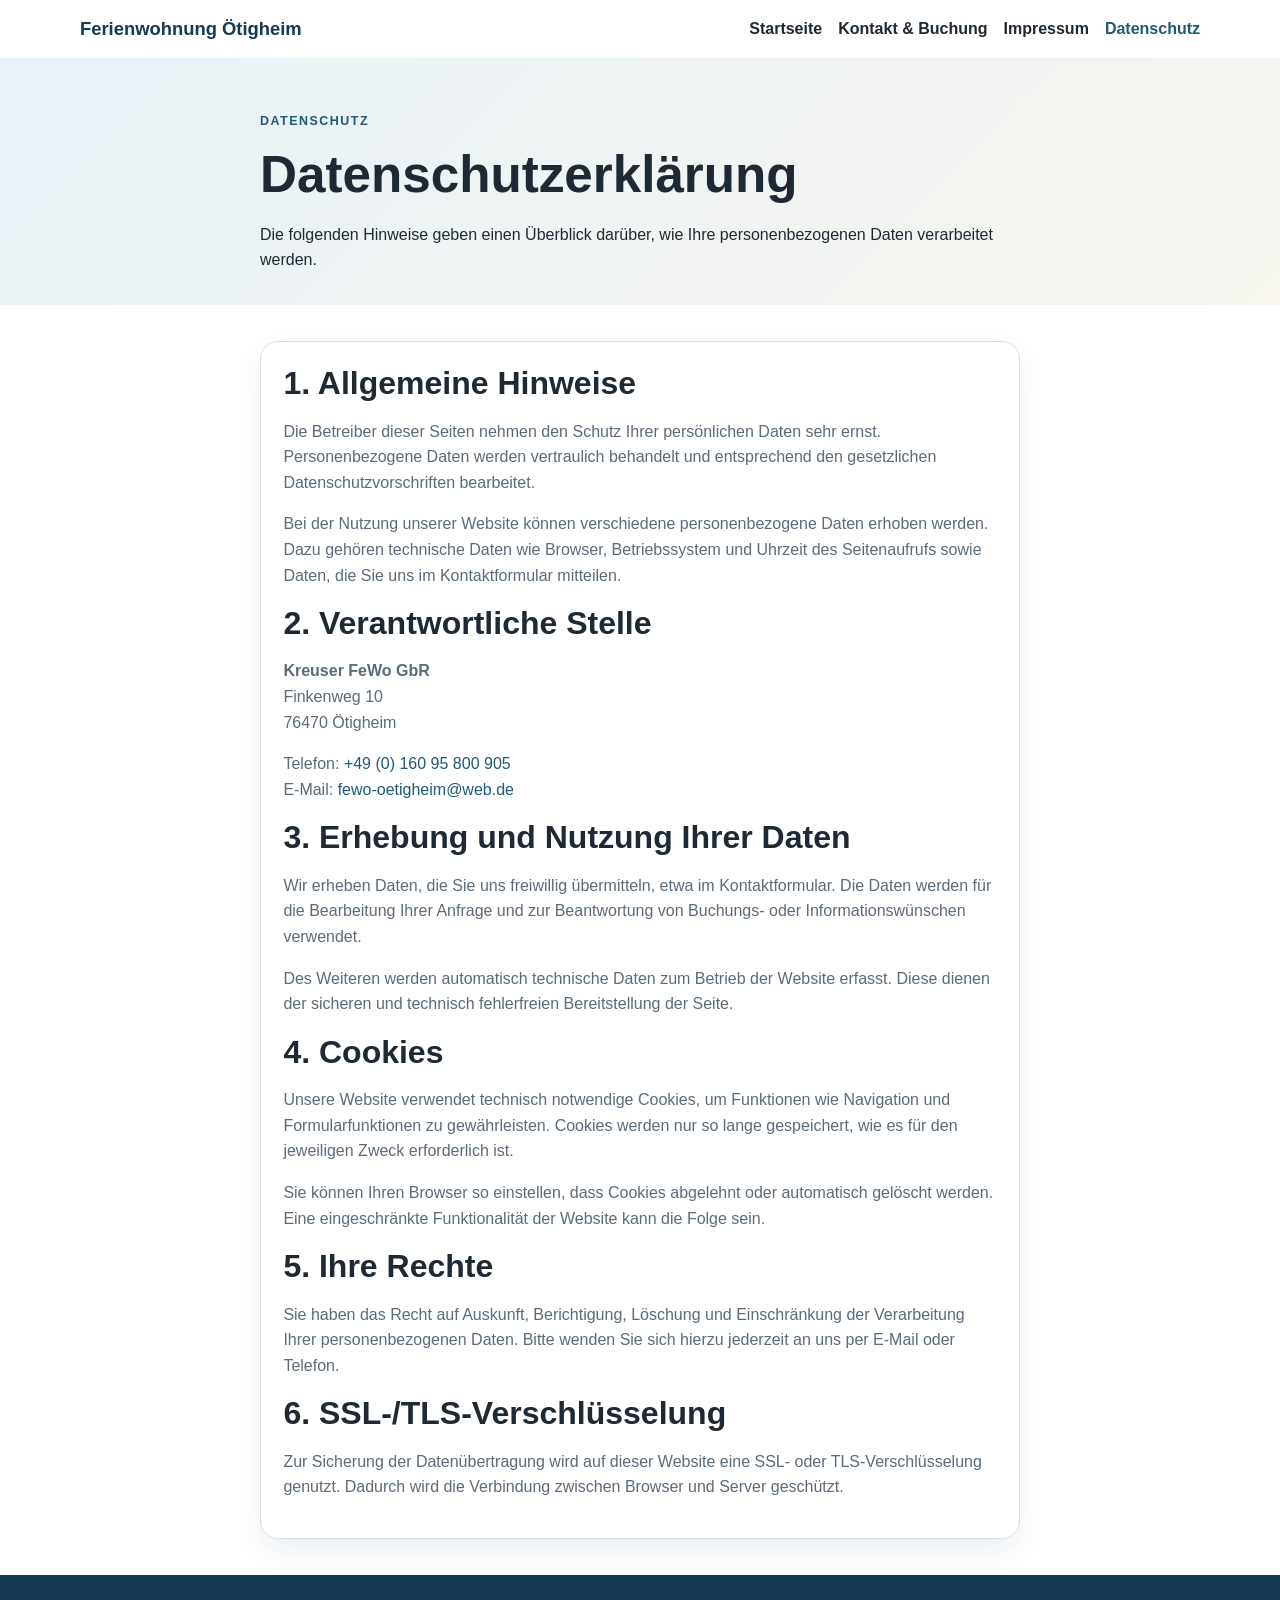
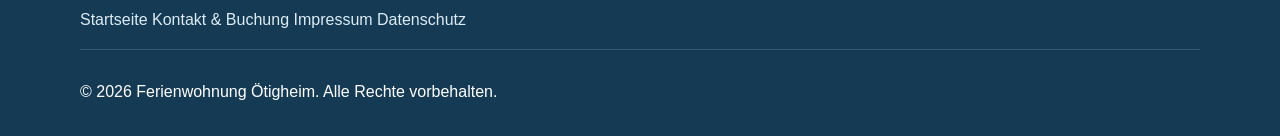
==== datenschutz.html @ 1d215d4e "Kontakformular funktioniert getestet" ====
<!doctype html>
<html lang="de">
<head>
  <meta charset="UTF-8" />
  <meta name="viewport" content="width=device-width, initial-scale=1.0" />
  <title>Datenschutzerklärung | Ferienwohnung Ötigheim</title>
  <meta name="description" content="Datenschutzerklärung der Ferienwohnung Ötigheim mit Infos zu Datenschutz, Cookies und Kontaktformular." />
  <meta name="robots" content="index, follow" />
  <link rel="canonical" href="https://kreusem.github.io/fewo/datenschutz.html" />
  <link rel="stylesheet" href="assets/css/style.css" />
</head>
<body>
  <header class="site-header">
    <div class="container nav-wrap">
      <a class="brand" href="index.html">Ferienwohnung Ötigheim</a>
      <button class="nav-toggle" type="button" aria-label="Menü öffnen" aria-expanded="false">☰</button>
      <nav class="site-nav">
        <a href="index.html">Startseite</a>
        <a href="kontakt-buchung.html">Kontakt & Buchung</a>
        <a href="impressum.html">Impressum</a>
        <a href="datenschutz.html" class="active">Datenschutz</a>
      </nav>
    </div>
  </header>

  <main>
    <section class="hero-small">
      <div class="container narrow">
        <p class="eyebrow">Datenschutz</p>
        <h1>Datenschutzerklärung</h1>
        <p>Die folgenden Hinweise geben einen Überblick darüber, wie Ihre personenbezogenen Daten verarbeitet werden.</p>
      </div>
    </section>

    <section class="section section-light">
      <div class="container narrow content-card">
        <h2>1. Allgemeine Hinweise</h2>
        <p>Die Betreiber dieser Seiten nehmen den Schutz Ihrer persönlichen Daten sehr ernst. Personenbezogene Daten werden vertraulich behandelt und entsprechend den gesetzlichen Datenschutzvorschriften bearbeitet.</p>
        <p>Bei der Nutzung unserer Website können verschiedene personenbezogene Daten erhoben werden. Dazu gehören technische Daten wie Browser, Betriebssystem und Uhrzeit des Seitenaufrufs sowie Daten, die Sie uns im Kontaktformular mitteilen.</p>

        <h2>2. Verantwortliche Stelle</h2>
        <p><strong>Kreuser FeWo GbR</strong><br />Finkenweg 10<br />76470 Ötigheim</p>
        <p>Telefon: <a href="tel:+4916095800905">+49 (0) 160 95 800 905</a><br />E-Mail: <a href="mailto:fewo-oetigheim@web.de">fewo-oetigheim@web.de</a></p>

        <h2>3. Erhebung und Nutzung Ihrer Daten</h2>
        <p>Wir erheben Daten, die Sie uns freiwillig übermitteln, etwa im Kontaktformular. Die Daten werden für die Bearbeitung Ihrer Anfrage und zur Beantwortung von Buchungs- oder Informationswünschen verwendet.</p>
        <p>Des Weiteren werden automatisch technische Daten zum Betrieb der Website erfasst. Diese dienen der sicheren und technisch fehlerfreien Bereitstellung der Seite.</p>

        <h2>4. Cookies</h2>
        <p>Unsere Website verwendet technisch notwendige Cookies, um Funktionen wie Navigation und Formularfunktionen zu gewährleisten. Cookies werden nur so lange gespeichert, wie es für den jeweiligen Zweck erforderlich ist.</p>
        <p>Sie können Ihren Browser so einstellen, dass Cookies abgelehnt oder automatisch gelöscht werden. Eine eingeschränkte Funktionalität der Website kann die Folge sein.</p>

        <h2>5. Ihre Rechte</h2>
        <p>Sie haben das Recht auf Auskunft, Berichtigung, Löschung und Einschränkung der Verarbeitung Ihrer personenbezogenen Daten. Bitte wenden Sie sich hierzu jederzeit an uns per E-Mail oder Telefon.</p>

        <h2>6. SSL-/TLS-Verschlüsselung</h2>
        <p>Zur Sicherung der Datenübertragung wird auf dieser Website eine SSL- oder TLS-Verschlüsselung genutzt. Dadurch wird die Verbindung zwischen Browser und Server geschützt.</p>
      </div>
    </section>
  </main>

  <footer class="site-footer">
    <div class="container footer-grid">
      <div>
        <a href="index.html">Startseite</a>
        <a href="kontakt-buchung.html">Kontakt & Buchung</a>
        <a href="impressum.html">Impressum</a>
        <a href="datenschutz.html">Datenschutz</a>
      </div>
    </div>
    <div class="container footer-bottom">
      <p>© <span id="year"></span> Ferienwohnung Ötigheim. Alle Rechte vorbehalten.</p>
    </div>
  </footer>

  <script src="assets/js/main.js" defer></script>
</body>
</html>
---- assets/css/style.css ----
:root {
  --bg: #f7f6f2;
  --surface: #ffffff;
  --primary: #1f5a7a;
  --primary-dark: #143a54;
  --accent: #d8a95f;
  --text: #1f2933;
  --muted: #5b6b7a;
  --border: #d8dee5;
  --shadow: 0 12px 30px rgba(18, 52, 78, 0.08);
  --radius: 18px;
}

* { box-sizing: border-box; }
html { scroll-behavior: smooth; }
body {
  margin: 0;
  font-family: Arial, Helvetica, sans-serif;
  color: var(--text);
  background: var(--bg);
  line-height: 1.6;
}
a { color: var(--primary); text-decoration: none; }
a:hover { text-decoration: underline; }
img { max-width: 100%; display: block; }
.container {
  width: min(1120px, calc(100% - 2rem));
  margin: 0 auto;
}
.site-header {
  position: sticky;
  top: 0;
  z-index: 20;
  background: rgba(255,255,255,0.96);
  backdrop-filter: blur(12px);
  border-bottom: 1px solid rgba(31, 90, 122, 0.1);
}
.nav-wrap {
  display: flex;
  align-items: center;
  justify-content: space-between;
  padding: 0.9rem 0;
  gap: 1rem;
}
.brand {
  font-size: 1.15rem;
  font-weight: 700;
  color: var(--primary-dark);
}
.site-nav {
  display: flex;
  gap: 1rem;
  flex-wrap: wrap;
}
.site-nav a {
  color: var(--text);
  font-weight: 600;
}
.site-nav a.active,
.site-nav a:hover { color: var(--primary); }
.nav-toggle {
  display: none;
  border: none;
  background: var(--primary);
  color: white;
  border-radius: 10px;
  padding: 0.45rem 0.8rem;
}
.hero {
  padding: 3.5rem 0 2.3rem;
  background: linear-gradient(135deg, #e9f3f8, #f8f4eb);
}
.hero-small {
  padding: 2.5rem 0 1rem;
  background: linear-gradient(135deg, #e8f2f7, #f8f6ef);
}
.eyebrow {
  text-transform: uppercase;
  letter-spacing: 0.12em;
  font-size: 0.78rem;
  color: var(--primary);
  font-weight: 700;
}
h1, h2, h3 { line-height: 1.2; margin: 0 0 0.8rem; }
h1 { font-size: clamp(2rem, 4vw, 3.5rem); }
h2 { font-size: clamp(1.5rem, 3vw, 2rem); }
.hero .lead,
.hero-small .lead,
.content-card p,
.card p,
.mini-card p { color: var(--muted); }
.grid-2,
.grid-3 { display: grid; gap: 1.25rem; }
.grid-2 { grid-template-columns: repeat(2, minmax(0, 1fr)); }
.grid-3 { grid-template-columns: repeat(3, minmax(0, 1fr)); }
.section { padding: 2.25rem 0; }
.section-light { background: #fff; }
.card,
.mini-card,
.content-card {
  background: var(--surface);
  border: 1px solid var(--border);
  border-radius: var(--radius);
  box-shadow: var(--shadow);
  padding: 1.4rem;
}
.hero-visual {
  display: grid;
  gap: 1rem;
}
.hero-visual img {
  border-radius: var(--radius);
  box-shadow: var(--shadow);
}
.section-heading {
  margin-bottom: 1rem;
}
.gallery-block {
  margin-top: 1rem;
}
.gallery-grid {
  display: grid;
  grid-template-columns: repeat(3, minmax(0, 1fr));
  gap: 1rem;
}
.gallery-card {
  margin: 0;
  background: #fff;
  border: 1px solid var(--border);
  border-radius: var(--radius);
  overflow: hidden;
  box-shadow: var(--shadow);
}
.gallery-card img {
  width: 100%;
  height: 220px;
  object-fit: cover;
  cursor: zoom-in;
  transition: transform 0.25s ease;
}
.gallery-card img:hover {
  transform: scale(1.02);
}
.gallery-card figcaption {
  padding: 0.8rem 1rem 1rem;
  color: var(--muted);
  font-weight: 700;
}
.lightbox-overlay {
  position: fixed;
  inset: 0;
  display: none;
  align-items: center;
  justify-content: center;
  background: rgba(0, 0, 0, 0.75);
  padding: 1.5rem;
  z-index: 1000;
}
.lightbox-overlay.open {
  display: flex;
}
.lightbox-content {
  position: relative;
  max-width: min(1120px, 100%);
  width: 100%;
  max-height: 90vh;
  overflow: hidden;
  border-radius: 20px;
  background: #111;
  box-shadow: 0 32px 80px rgba(0, 0, 0, 0.35);
}
.lightbox-content img {
  width: 100%;
  height: auto;
  display: block;
  max-height: calc(90vh - 80px);
  object-fit: contain;
  background: #111;
}
.lightbox-caption {
  margin: 0;
  padding: 1rem 1.25rem 1.5rem;
  color: #f3f4f6;
  font-size: 0.95rem;
  background: rgba(0, 0, 0, 0.3);
}
.lightbox-close {
  position: absolute;
  top: 1rem;
  right: 1rem;
  width: 2.5rem;
  height: 2.5rem;
  border: none;
  border-radius: 999px;
  background: rgba(255, 255, 255, 0.15);
  color: #fff;
  font-size: 1.5rem;
  line-height: 1;
  cursor: pointer;
}
.lightbox-close:hover {
  background: rgba(255, 255, 255, 0.3);
}
.lightbox-nav {
  position: absolute;
  top: 50%;
  transform: translateY(-50%);
  width: 3rem;
  height: 3rem;
  border: none;
  border-radius: 999px;
  background: rgba(255, 255, 255, 0.16);
  color: #fff;
  font-size: 1.3rem;
  cursor: pointer;
  display: grid;
  place-items: center;
}
.lightbox-nav:hover {
  background: rgba(255, 255, 255, 0.3);
}
.lightbox-prev {
  left: 1rem;
}
.lightbox-next {
  right: 1rem;
}
@media (max-width: 640px) {
  .lightbox-prev,
  .lightbox-next {
    width: 2.5rem;
    height: 2.5rem;
    font-size: 1.1rem;
  }
}
.btn {
  display: inline-flex;
  align-items: center;
  justify-content: center;
  border-radius: 999px;
  padding: 0.8rem 1.15rem;
  font-weight: 700;
  border: 1px solid transparent;
  cursor: pointer;
}
.btn-primary {
  background: var(--primary);
  color: white;
}
.btn-primary:hover { background: var(--primary-dark); text-decoration: none; }
.check-list {
  padding-left: 1.1rem;
  margin: 1rem 0 0;
}
.check-list li { margin-bottom: 0.4rem; }
.feature-list { list-style: none; padding: 0; margin: 1rem 0 0; }
.feature-list li { margin-bottom: 0.6rem; }
.feature-list li::before {
  content: "✓";
  color: var(--primary);
  font-weight: bold;
  margin-right: 0.5rem;
}
.contact-card { background: #f8fbfd; }
.contact-form { display: grid; gap: 0.75rem; }
.contact-form button { margin: 0; }
.form-field { display: grid; gap: 0.4rem; }
.form-field label { font-weight: 700; }
.form-field input,
.form-field textarea {
  width: 100%;
  padding: 0.9rem 1rem;
  border-radius: 12px;
  border: 1px solid var(--border);
  font: inherit;
}
.form-field input:focus,
.form-field textarea:focus { outline: 2px solid rgba(31, 90, 122, 0.25); border-color: var(--primary); }
.form-note { color: var(--muted); font-size: 0.92rem; margin: 0; }
.form-status { min-height: 1.5rem; font-weight: 700; }
.form-status.success { color: #166534; }
.form-status.error { color: #b91c1c; }
.site-footer {
  background: var(--primary-dark);
  color: #fff;
  padding: 2rem 0 1rem;
}
.footer-grid {
  display: grid;
  grid-template-columns: 1.8fr 1fr;
  gap: 1rem;
}
.site-footer a { color: #dcecf4; }
.footer-bottom {
  margin-top: 1rem;
  padding-top: 0.8rem;
  border-top: 1px solid rgba(255,255,255,0.15);
}
.narrow { max-width: 760px; }
@media (max-width: 820px) {
  .grid-2,
  .grid-3,
  .footer-grid,
  .gallery-grid { grid-template-columns: 1fr; }
  .site-nav {
    position: absolute;
    top: 100%;
    right: 1rem;
    left: 1rem;
    flex-direction: column;
    background: white;
    border: 1px solid var(--border);
    border-radius: 14px;
    padding: 1rem;
    box-shadow: var(--shadow);
    display: none;
  }
  .site-nav.open { display: flex; }
  .nav-toggle { display: inline-flex; }
}
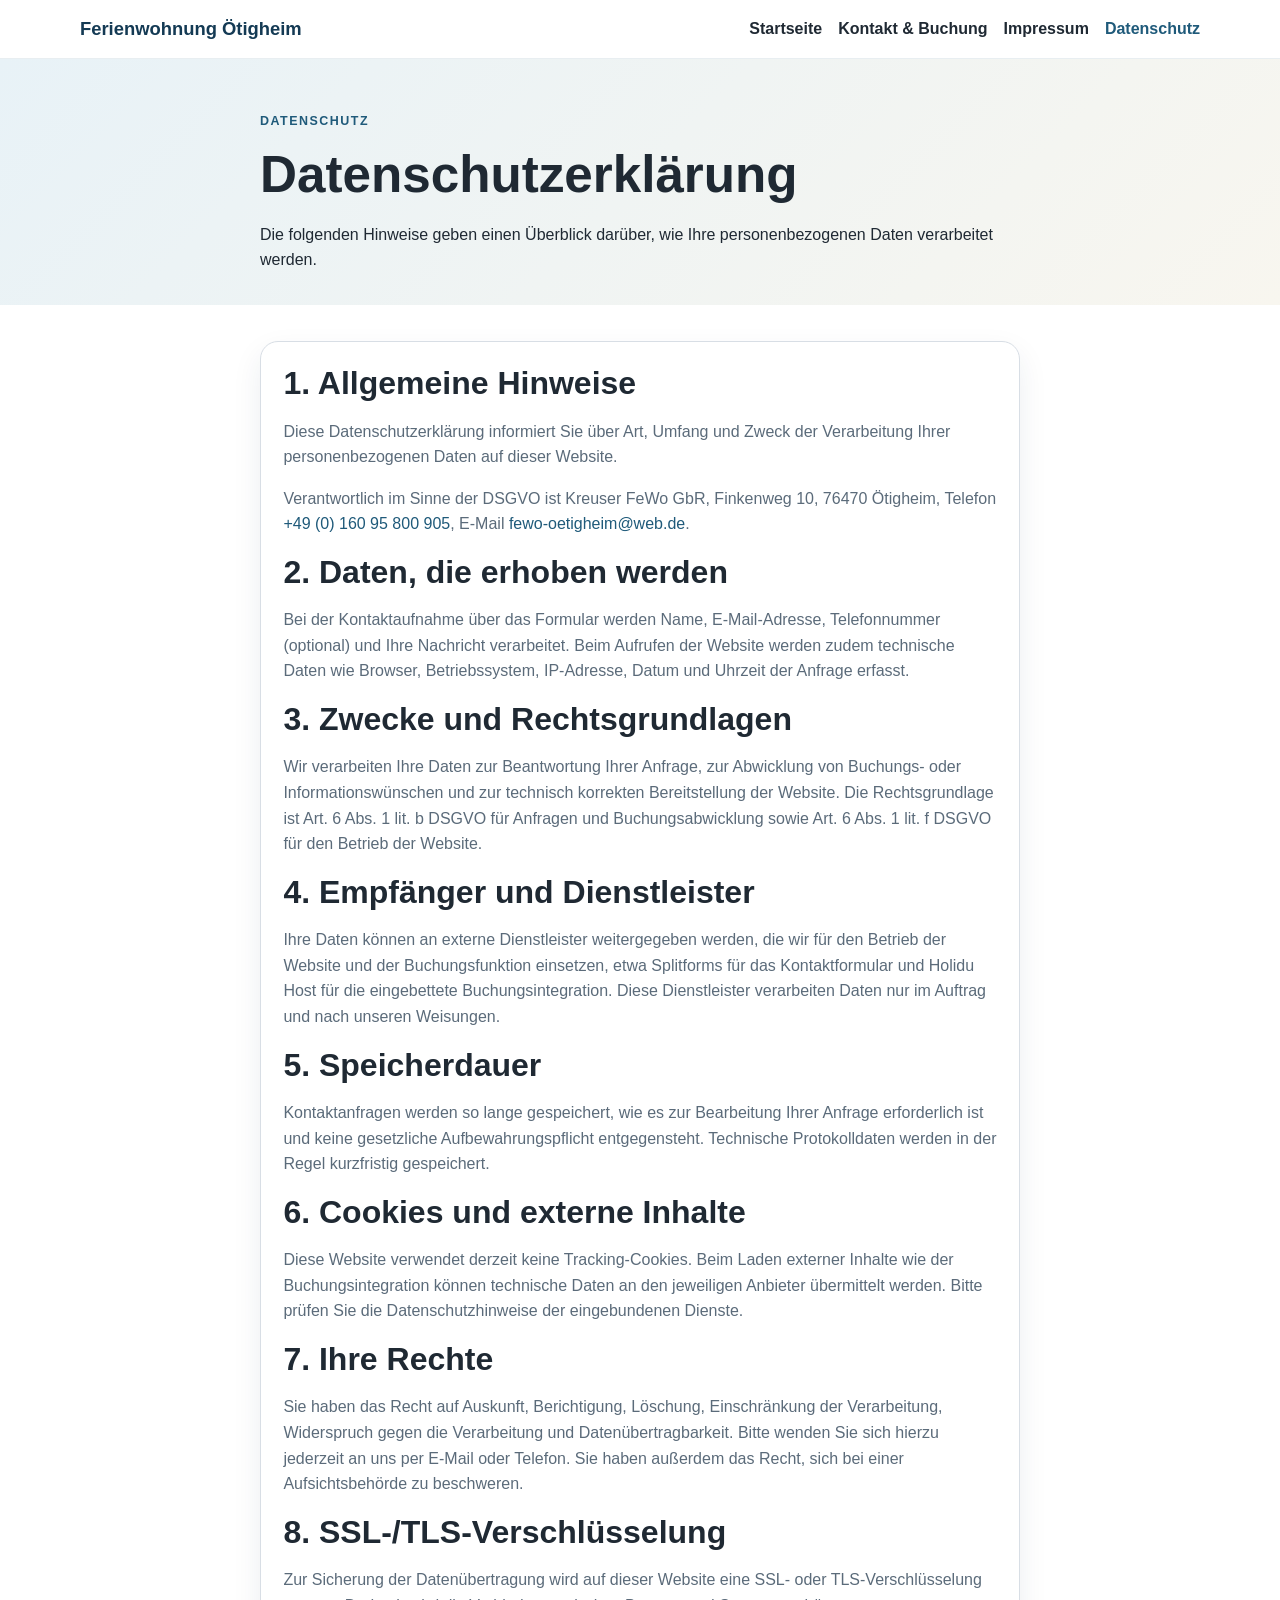
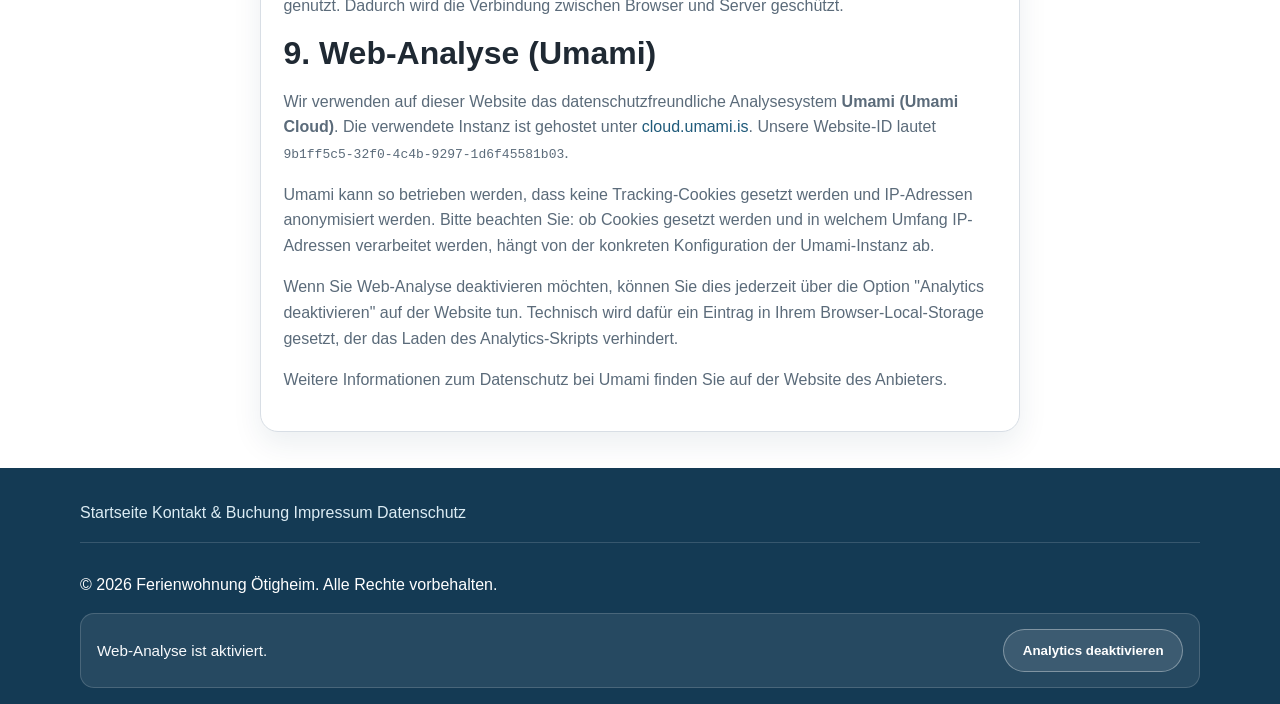
==== commit 1b7fa852: "inklusive Analytics" ====
--- a/datenschutz.html
+++ b/datenschutz.html
@@ -35,26 +35,35 @@
     <section class="section section-light">
       <div class="container narrow content-card">
         <h2>1. Allgemeine Hinweise</h2>
-        <p>Die Betreiber dieser Seiten nehmen den Schutz Ihrer persönlichen Daten sehr ernst. Personenbezogene Daten werden vertraulich behandelt und entsprechend den gesetzlichen Datenschutzvorschriften bearbeitet.</p>
-        <p>Bei der Nutzung unserer Website können verschiedene personenbezogene Daten erhoben werden. Dazu gehören technische Daten wie Browser, Betriebssystem und Uhrzeit des Seitenaufrufs sowie Daten, die Sie uns im Kontaktformular mitteilen.</p>
+        <p>Diese Datenschutzerklärung informiert Sie über Art, Umfang und Zweck der Verarbeitung Ihrer personenbezogenen Daten auf dieser Website.</p>
+        <p>Verantwortlich im Sinne der DSGVO ist Kreuser FeWo GbR, Finkenweg 10, 76470 Ötigheim, Telefon <a href="tel:+4916095800905">+49 (0) 160 95 800 905</a>, E-Mail <a href="mailto:fewo-oetigheim@web.de">fewo-oetigheim@web.de</a>.</p>
 
-        <h2>2. Verantwortliche Stelle</h2>
-        <p><strong>Kreuser FeWo GbR</strong><br />Finkenweg 10<br />76470 Ötigheim</p>
-        <p>Telefon: <a href="tel:+4916095800905">+49 (0) 160 95 800 905</a><br />E-Mail: <a href="mailto:fewo-oetigheim@web.de">fewo-oetigheim@web.de</a></p>
+        <h2>2. Daten, die erhoben werden</h2>
+        <p>Bei der Kontaktaufnahme über das Formular werden Name, E-Mail-Adresse, Telefonnummer (optional) und Ihre Nachricht verarbeitet. Beim Aufrufen der Website werden zudem technische Daten wie Browser, Betriebssystem, IP-Adresse, Datum und Uhrzeit der Anfrage erfasst.</p>
 
-        <h2>3. Erhebung und Nutzung Ihrer Daten</h2>
-        <p>Wir erheben Daten, die Sie uns freiwillig übermitteln, etwa im Kontaktformular. Die Daten werden für die Bearbeitung Ihrer Anfrage und zur Beantwortung von Buchungs- oder Informationswünschen verwendet.</p>
-        <p>Des Weiteren werden automatisch technische Daten zum Betrieb der Website erfasst. Diese dienen der sicheren und technisch fehlerfreien Bereitstellung der Seite.</p>
+        <h2>3. Zwecke und Rechtsgrundlagen</h2>
+        <p>Wir verarbeiten Ihre Daten zur Beantwortung Ihrer Anfrage, zur Abwicklung von Buchungs- oder Informationswünschen und zur technisch korrekten Bereitstellung der Website. Die Rechtsgrundlage ist Art. 6 Abs. 1 lit. b DSGVO für Anfragen und Buchungsabwicklung sowie Art. 6 Abs. 1 lit. f DSGVO für den Betrieb der Website.</p>
 
-        <h2>4. Cookies</h2>
-        <p>Unsere Website verwendet technisch notwendige Cookies, um Funktionen wie Navigation und Formularfunktionen zu gewährleisten. Cookies werden nur so lange gespeichert, wie es für den jeweiligen Zweck erforderlich ist.</p>
-        <p>Sie können Ihren Browser so einstellen, dass Cookies abgelehnt oder automatisch gelöscht werden. Eine eingeschränkte Funktionalität der Website kann die Folge sein.</p>
+        <h2>4. Empfänger und Dienstleister</h2>
+        <p>Ihre Daten können an externe Dienstleister weitergegeben werden, die wir für den Betrieb der Website und der Buchungsfunktion einsetzen, etwa Splitforms für das Kontaktformular und Holidu Host für die eingebettete Buchungsintegration. Diese Dienstleister verarbeiten Daten nur im Auftrag und nach unseren Weisungen.</p>
 
-        <h2>5. Ihre Rechte</h2>
-        <p>Sie haben das Recht auf Auskunft, Berichtigung, Löschung und Einschränkung der Verarbeitung Ihrer personenbezogenen Daten. Bitte wenden Sie sich hierzu jederzeit an uns per E-Mail oder Telefon.</p>
+        <h2>5. Speicherdauer</h2>
+        <p>Kontaktanfragen werden so lange gespeichert, wie es zur Bearbeitung Ihrer Anfrage erforderlich ist und keine gesetzliche Aufbewahrungspflicht entgegensteht. Technische Protokolldaten werden in der Regel kurzfristig gespeichert.</p>
 
-        <h2>6. SSL-/TLS-Verschlüsselung</h2>
+        <h2>6. Cookies und externe Inhalte</h2>
+        <p>Diese Website verwendet derzeit keine Tracking-Cookies. Beim Laden externer Inhalte wie der Buchungsintegration können technische Daten an den jeweiligen Anbieter übermittelt werden. Bitte prüfen Sie die Datenschutzhinweise der eingebundenen Dienste.</p>
+
+        <h2>7. Ihre Rechte</h2>
+        <p>Sie haben das Recht auf Auskunft, Berichtigung, Löschung, Einschränkung der Verarbeitung, Widerspruch gegen die Verarbeitung und Datenübertragbarkeit. Bitte wenden Sie sich hierzu jederzeit an uns per E-Mail oder Telefon. Sie haben außerdem das Recht, sich bei einer Aufsichtsbehörde zu beschweren.</p>
+
+        <h2>8. SSL-/TLS-Verschlüsselung</h2>
         <p>Zur Sicherung der Datenübertragung wird auf dieser Website eine SSL- oder TLS-Verschlüsselung genutzt. Dadurch wird die Verbindung zwischen Browser und Server geschützt.</p>
+
+        <h2>9. Web-Analyse (Umami)</h2>
+        <p>Wir verwenden auf dieser Website das datenschutzfreundliche Analysesystem <strong>Umami (Umami Cloud)</strong>. Die verwendete Instanz ist gehostet unter <a href="https://cloud.umami.is" target="_blank" rel="noopener noreferrer">cloud.umami.is</a>. Unsere Website-ID lautet <code>9b1ff5c5-32f0-4c4b-9297-1d6f45581b03</code>.</p>
+        <p>Umami kann so betrieben werden, dass keine Tracking-Cookies gesetzt werden und IP-Adressen anonymisiert werden. Bitte beachten Sie: ob Cookies gesetzt werden und in welchem Umfang IP-Adressen verarbeitet werden, hängt von der konkreten Konfiguration der Umami-Instanz ab.</p>
+        <p>Wenn Sie Web-Analyse deaktivieren möchten, können Sie dies jederzeit über die Option "Analytics deaktivieren" auf der Website tun. Technisch wird dafür ein Eintrag in Ihrem Browser-Local-Storage gesetzt, der das Laden des Analytics-Skripts verhindert.</p>
+        <p>Weitere Informationen zum Datenschutz bei Umami finden Sie auf der Website des Anbieters.</p>
       </div>
     </section>
   </main>
@@ -70,8 +79,28 @@
     </div>
     <div class="container footer-bottom">
       <p>© <span id="year"></span> Ferienwohnung Ötigheim. Alle Rechte vorbehalten.</p>
+      <div class="analytics-banner" aria-live="polite">
+        <span id="analyticsStatus">Web-Analyse ist aktiviert.</span>
+        <button id="analyticsToggle" class="btn btn-secondary" type="button">Analytics deaktivieren</button>
+      </div>
     </div>
   </footer>
+
+  <script>
+  (function(){
+    var UMAMI_URL = 'https://analytics.example.com'; // <-- set your Umami Cloud URL (no trailing slash)
+    var WEBSITE_ID = 'YOUR_WEBSITE_ID'; // <-- set your Umami website id
+    if (!localStorage.getItem('disable-analytics')) {
+      var s = document.createElement('script');
+      s.async = true; s.defer = true;
+      s.setAttribute('data-website-id', WEBSITE_ID);
+      s.src = UMAMI_URL + '/umami.js';
+      document.head.appendChild(s);
+    }
+    window.disableAnalytics = function(){ localStorage.setItem('disable-analytics','true'); location.reload(); };
+    window.enableAnalytics = function(){ localStorage.removeItem('disable-analytics'); location.reload(); };
+  })();
+  </script>
 
   <script src="assets/js/main.js" defer></script>
 </body>
--- a/assets/css/style.css
+++ b/assets/css/style.css
@@ -248,6 +248,31 @@
   color: white;
 }
 .btn-primary:hover { background: var(--primary-dark); text-decoration: none; }
+.btn-secondary {
+  background: rgba(255, 255, 255, 0.1);
+  color: #fff;
+  border: 1px solid rgba(255,255,255,0.35);
+}
+.btn-secondary:hover {
+  background: rgba(255, 255, 255, 0.18);
+}
+.analytics-banner {
+  margin-top: 1rem;
+  padding: 0.95rem 1rem;
+  background: rgba(255, 255, 255, 0.08);
+  border: 1px solid rgba(255,255,255,0.16);
+  border-radius: 14px;
+  display: flex;
+  flex-wrap: wrap;
+  align-items: center;
+  gap: 0.75rem;
+  font-size: 0.95rem;
+  color: #f8fafc;
+}
+.analytics-banner span { flex: 1 1 220px; min-width: 0; }
+@media (max-width: 680px) {
+  .analytics-banner { flex-direction: column; align-items: stretch; }
+}
 .check-list {
   padding-left: 1.1rem;
   margin: 1rem 0 0;
@@ -266,6 +291,12 @@
 .contact-form button { margin: 0; }
 .form-field { display: grid; gap: 0.4rem; }
 .form-field label { font-weight: 700; }
+.consent-field { display: flex; align-items: center; }
+.consent-label { display: flex; align-items: center; gap: 12px; font-weight: 400; width: 100%; }
+/* Ensure checkbox sizing overrides the generic .form-field input width */
+.consent-label input[type="checkbox"] { margin: 0; width: 18px; height: 18px; flex: 0 0 auto; }
+/* Allow the label text to wrap so it remains visible on narrow viewports */
+.consent-label span { display: block; flex: 1 1 auto; white-space: normal; overflow: visible; text-overflow: clip; }
 .form-field input,
 .form-field textarea {
   width: 100%;
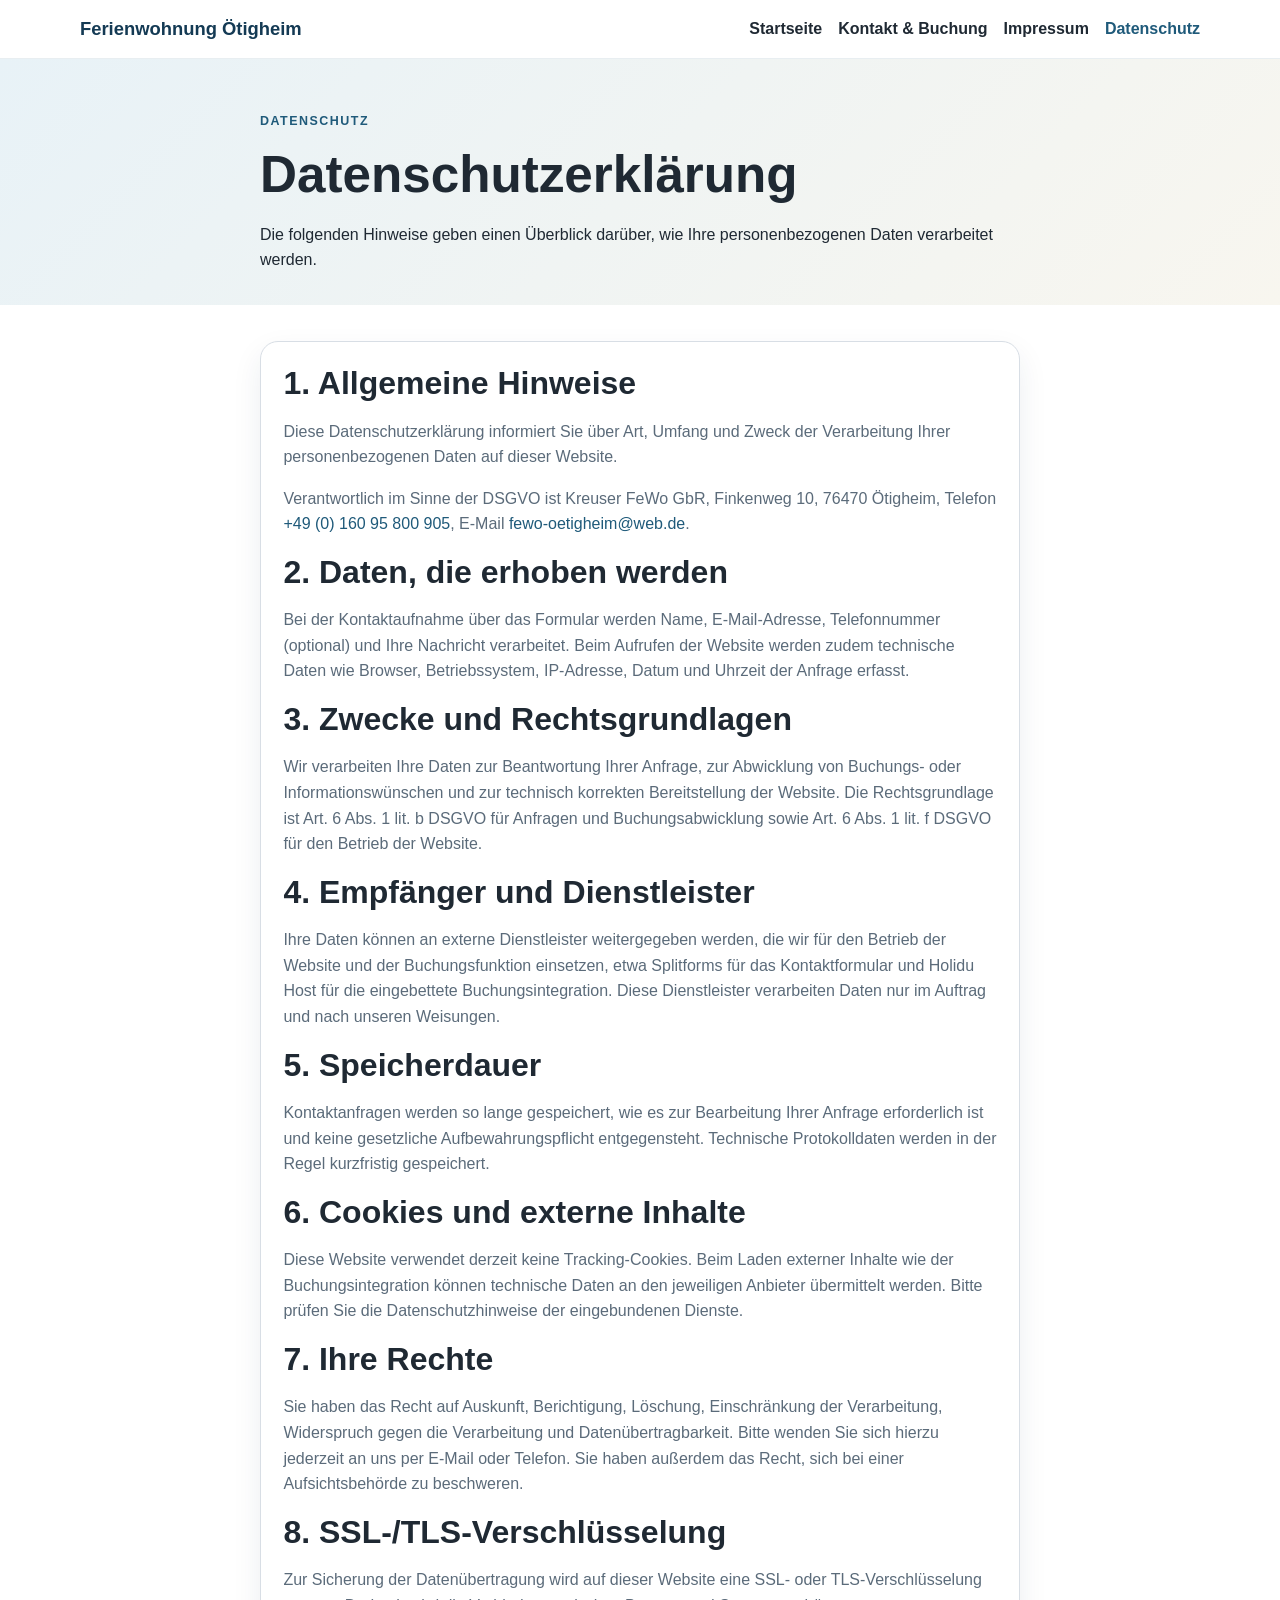
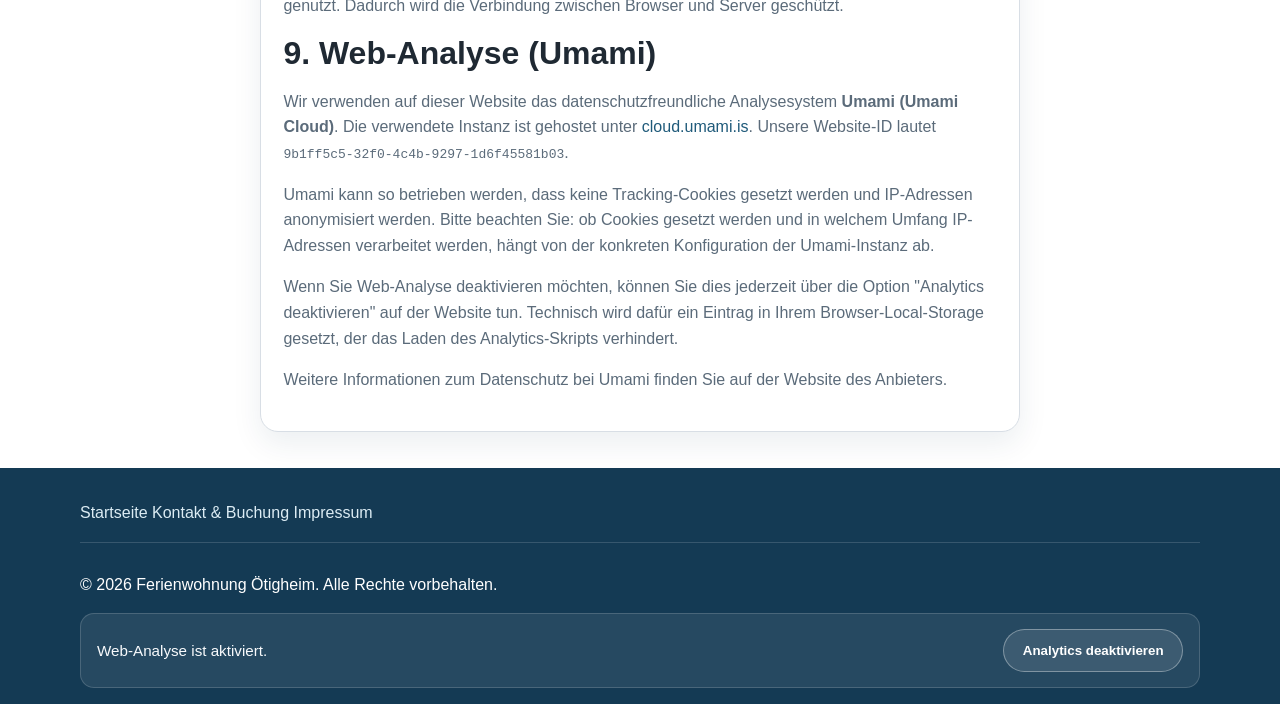
==== commit afc9f7c8: "Remove current page link from footer navigation" ====
--- a/datenschutz.html
+++ b/datenschutz.html
@@ -74,7 +74,6 @@
         <a href="index.html">Startseite</a>
         <a href="kontakt-buchung.html">Kontakt & Buchung</a>
         <a href="impressum.html">Impressum</a>
-        <a href="datenschutz.html">Datenschutz</a>
       </div>
     </div>
     <div class="container footer-bottom">
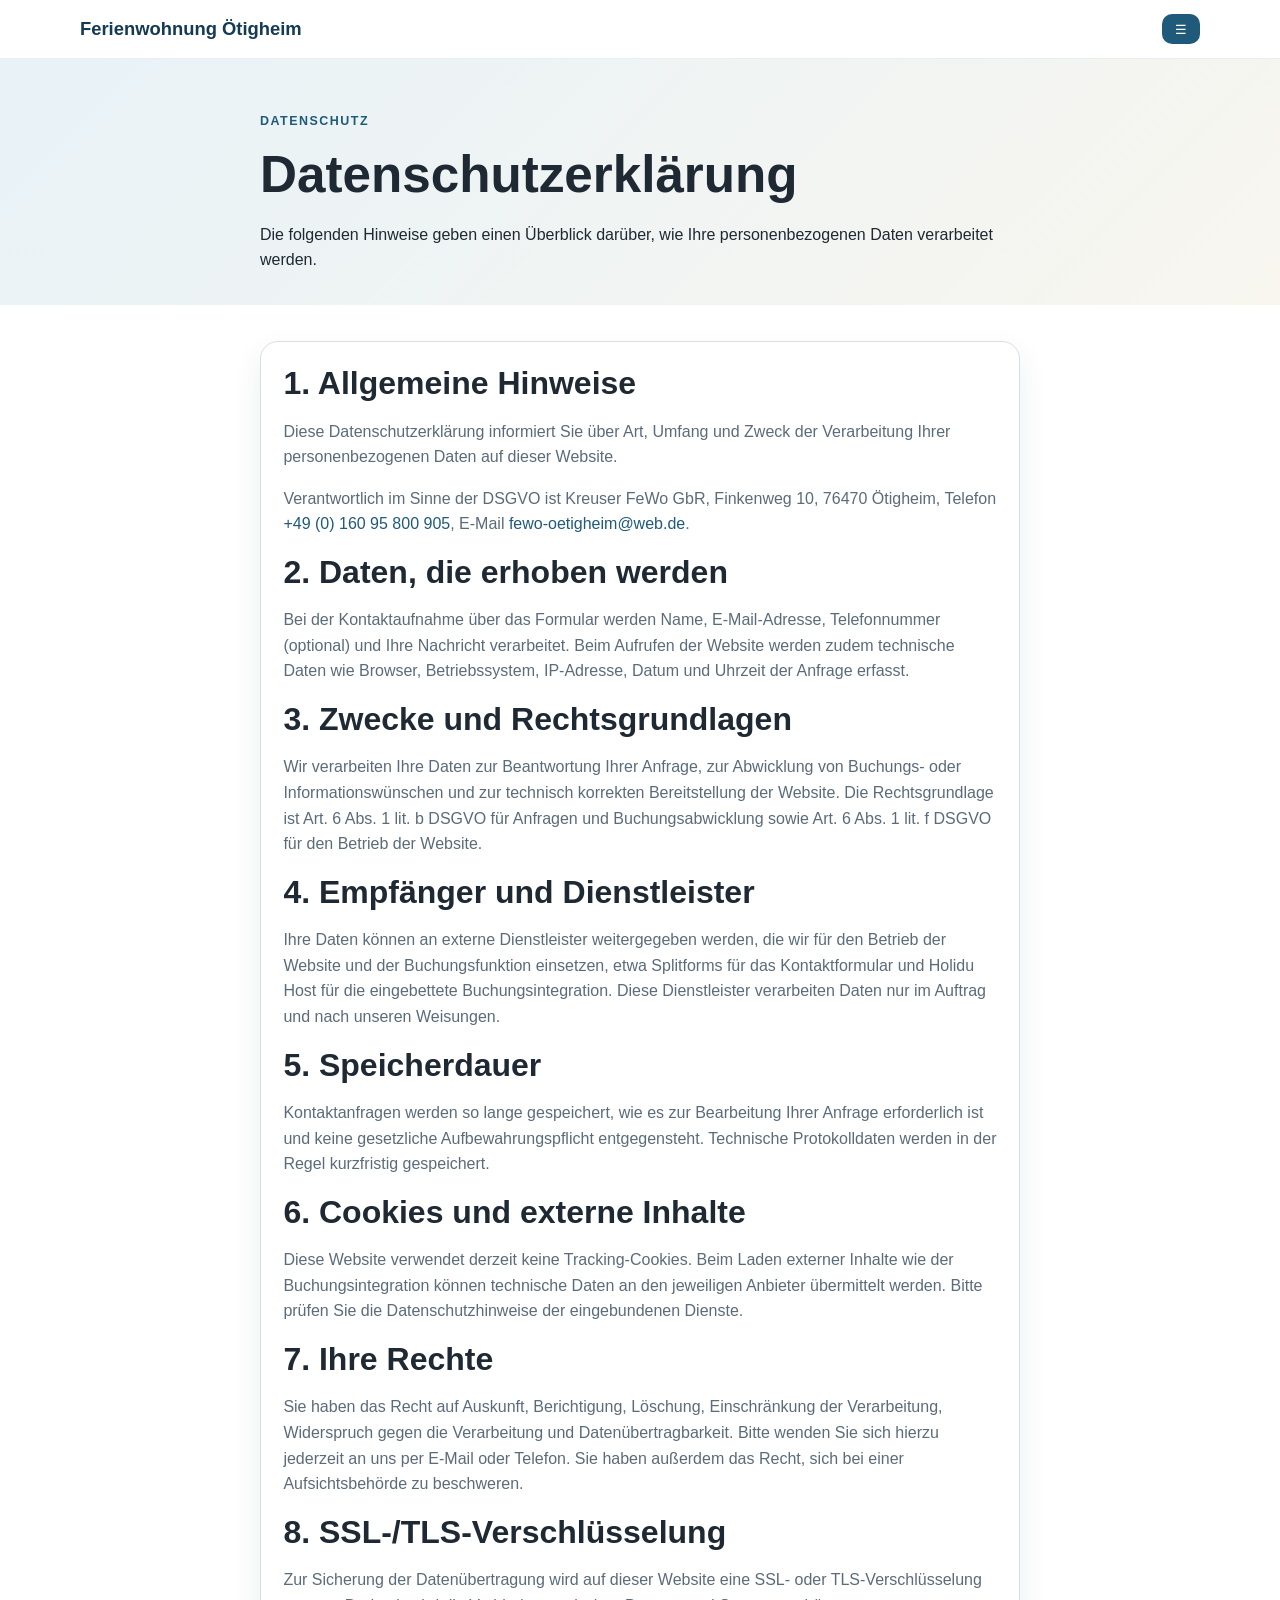
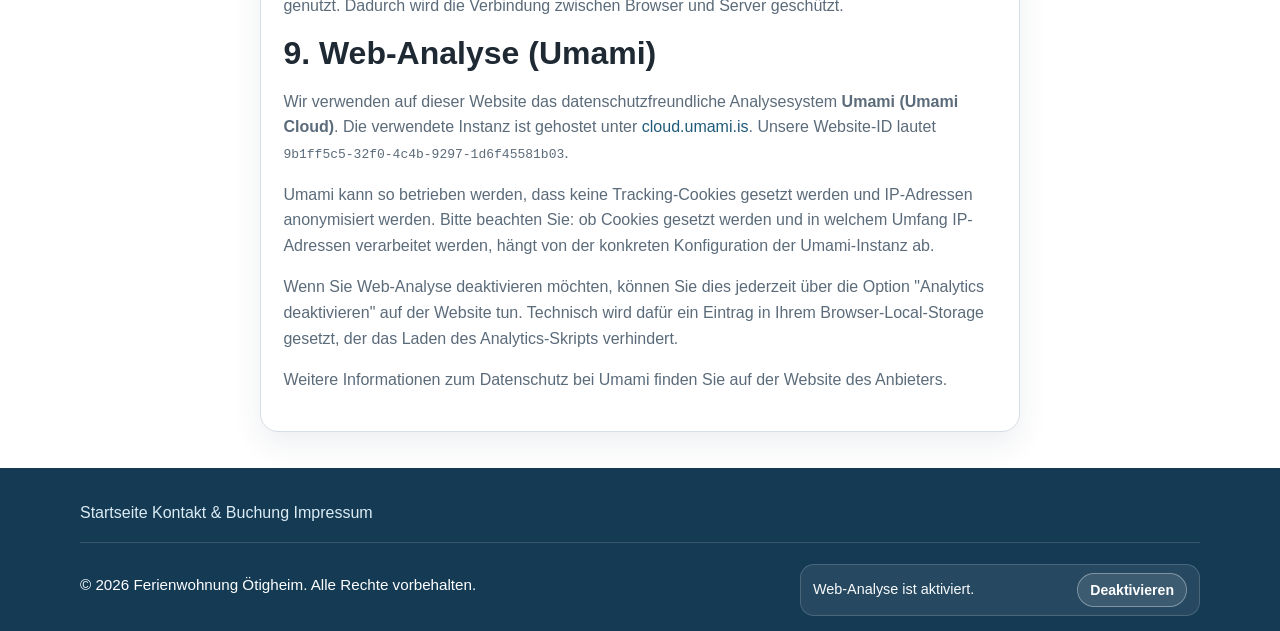
==== commit 2a3c6dc6: "Analytics Button angepasst" ====
--- a/datenschutz.html
+++ b/datenschutz.html
@@ -7,6 +7,7 @@
   <meta name="description" content="Datenschutzerklärung der Ferienwohnung Ötigheim mit Infos zu Datenschutz, Cookies und Kontaktformular." />
   <meta name="robots" content="index, follow" />
   <link rel="canonical" href="https://kreusem.github.io/fewo/datenschutz.html" />
+  <link rel="icon" href="favicon.svg" type="image/svg+xml" />
   <link rel="stylesheet" href="assets/css/style.css" />
 </head>
 <body>
@@ -80,7 +81,7 @@
       <p>© <span id="year"></span> Ferienwohnung Ötigheim. Alle Rechte vorbehalten.</p>
       <div class="analytics-banner" aria-live="polite">
         <span id="analyticsStatus">Web-Analyse ist aktiviert.</span>
-        <button id="analyticsToggle" class="btn btn-secondary" type="button">Analytics deaktivieren</button>
+        <button id="analyticsToggle" class="btn btn-secondary" type="button">Deaktivieren</button>
       </div>
     </div>
   </footer>
--- a/assets/css/style.css
+++ b/assets/css/style.css
@@ -257,21 +257,42 @@
   background: rgba(255, 255, 255, 0.18);
 }
 .analytics-banner {
-  margin-top: 1rem;
-  padding: 0.95rem 1rem;
+  margin-top: 0.5rem;
+  padding: 0.5rem 0.75rem;
   background: rgba(255, 255, 255, 0.08);
   border: 1px solid rgba(255,255,255,0.16);
   border-radius: 14px;
   display: flex;
-  flex-wrap: wrap;
-  align-items: center;
-  gap: 0.75rem;
-  font-size: 0.95rem;
+  flex-wrap: nowrap;
+  align-items: center;
+  gap: 0.4rem;
+  font-size: 0.9rem;
   color: #f8fafc;
-}
-.analytics-banner span { flex: 1 1 220px; min-width: 0; }
+  flex: 1 1 auto;
+  min-width: 220px;
+  max-width: 400px;
+}
+.analytics-banner span { flex: 1 1 220px; min-width: 0; line-height: 1.2; }
+.analytics-banner button {
+  padding: 0.5rem 0.75rem;
+  font-size: 0.88rem;
+  white-space: nowrap;
+}
 @media (max-width: 680px) {
-  .analytics-banner { flex-direction: column; align-items: stretch; }
+  .analytics-banner {
+    flex-direction: row;
+    align-items: center;
+    justify-content: space-between;
+    flex-wrap: wrap;
+    width: 100%;
+  }
+  .analytics-banner span {
+    flex: 1 1 0;
+    min-width: 0;
+  }
+  .analytics-banner button {
+    flex: 0 0 auto;
+  }
 }
 .check-list {
   padding-left: 1.1rem;
@@ -323,9 +344,18 @@
 }
 .site-footer a { color: #dcecf4; }
 .footer-bottom {
+  display: flex;
+  align-items: center;
+  justify-content: space-between;
+  gap: 0.75rem;
   margin-top: 1rem;
   padding-top: 0.8rem;
   border-top: 1px solid rgba(255,255,255,0.15);
+}
+.footer-bottom p {
+  margin: 0;
+  white-space: nowrap;
+  font-size: 0.95rem;
 }
 .narrow { max-width: 760px; }
 @media (max-width: 820px) {
@@ -333,6 +363,19 @@
   .grid-3,
   .footer-grid,
   .gallery-grid { grid-template-columns: 1fr; }
+  .footer-bottom {
+    flex-direction: column;
+    align-items: stretch;
+  }
+  .footer-bottom p {
+    width: 100%;
+    white-space: normal;
+  }
+  .analytics-banner {
+    max-width: none;
+    width: 100%;
+  }
+}
   .site-nav {
     position: absolute;
     top: 100%;
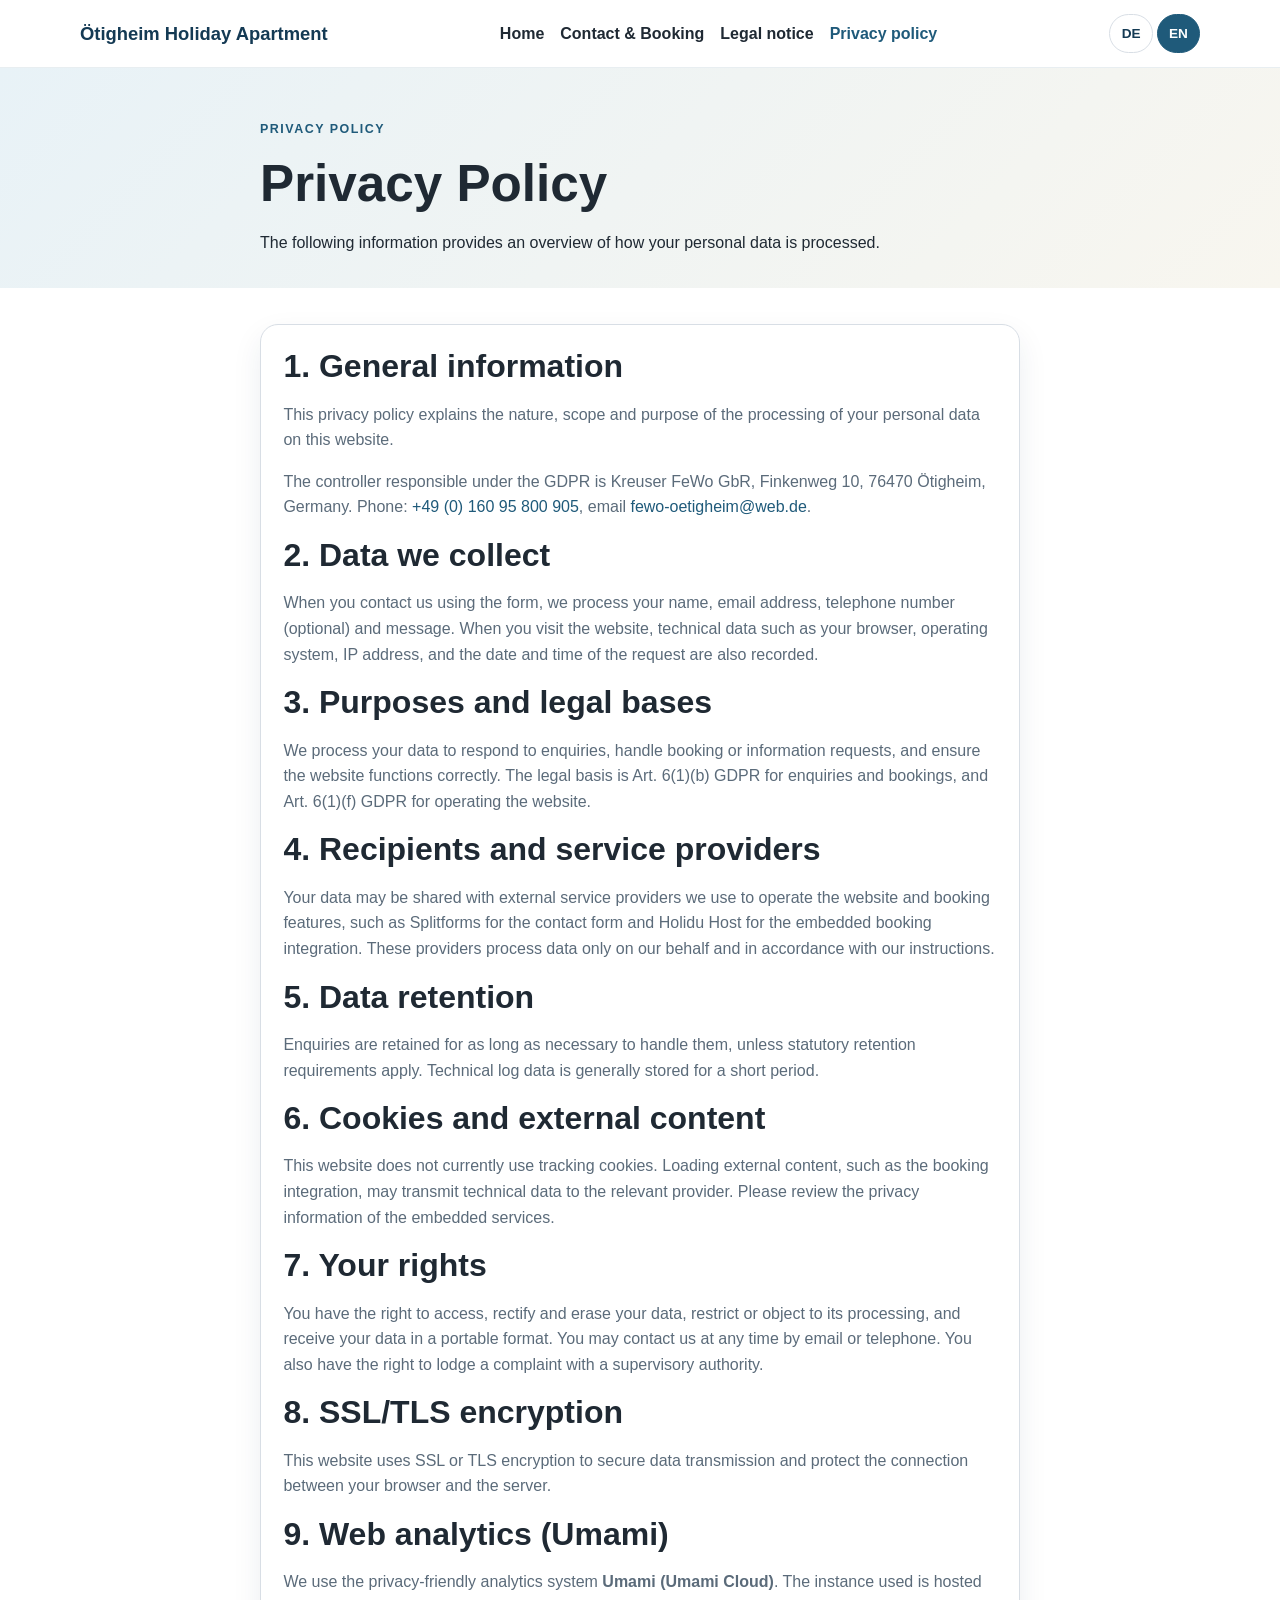
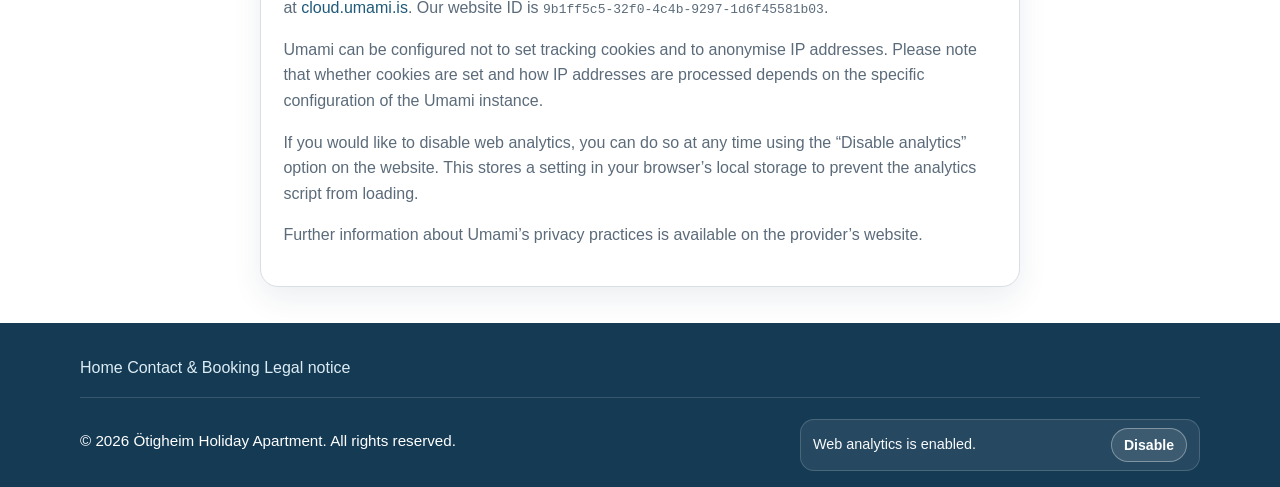
==== commit bbfa4b9a: "Add English language toggle and translations" ====
--- a/datenschutz.html
+++ b/datenschutz.html
@@ -21,6 +21,10 @@
         <a href="impressum.html">Impressum</a>
         <a href="datenschutz.html" class="active">Datenschutz</a>
       </nav>
+      <div class="language-switch" role="group" aria-label="Sprachauswahl">
+        <button class="language-toggle" type="button" lang="de" aria-label="Deutsch" aria-pressed="true" data-language="de">DE</button>
+        <button class="language-toggle" type="button" lang="en" aria-label="English" aria-pressed="false" data-language="en">EN</button>
+      </div>
     </div>
   </header>
 
@@ -102,6 +106,7 @@
   })();
   </script>
 
+  <script src="assets/js/translations.js" defer></script>
   <script src="assets/js/main.js" defer></script>
 </body>
 </html>
--- a/assets/css/style.css
+++ b/assets/css/style.css
@@ -65,6 +65,27 @@
   color: white;
   border-radius: 10px;
   padding: 0.45rem 0.8rem;
+}
+.language-switch {
+  display: inline-flex;
+  gap: 0.25rem;
+}
+.language-toggle {
+  border: 1px solid var(--border);
+  border-radius: 999px;
+  background: var(--surface);
+  color: var(--primary-dark);
+  padding: 0.45rem 0.7rem;
+  font: inherit;
+  font-size: 0.85rem;
+  font-weight: 700;
+  cursor: pointer;
+}
+.language-toggle:hover { border-color: var(--primary); color: var(--primary); }
+.language-toggle[aria-pressed="true"] {
+  background: var(--primary);
+  border-color: var(--primary);
+  color: #fff;
 }
 .hero {
   padding: 3.5rem 0 2.3rem;
@@ -95,6 +116,25 @@
 .grid-3 { grid-template-columns: repeat(3, minmax(0, 1fr)); }
 .section { padding: 2.25rem 0; }
 .section-light { background: #fff; }
+.location-layout {
+  align-items: stretch;
+}
+.location-layout > .content-card {
+  display: flex;
+  flex-direction: column;
+  justify-content: flex-start;
+  height: 100%;
+}
+.map-card {
+  width: 100%;
+  height: 100%;
+  min-height: 320px;
+  border-radius: 18px;
+  overflow: hidden;
+  border: 1px solid var(--border);
+  box-shadow: var(--shadow);
+  background: #e5eef3;
+}
 .card,
 .mini-card,
 .content-card {
@@ -111,6 +151,12 @@
 .hero-visual img {
   border-radius: var(--radius);
   box-shadow: var(--shadow);
+  cursor: zoom-in;
+  transition: transform 0.2s ease, box-shadow 0.2s ease;
+}
+.hero-visual img:hover {
+  transform: scale(1.01);
+  box-shadow: 0 16px 36px rgba(18, 52, 78, 0.16);
 }
 .section-heading {
   margin-bottom: 1rem;
@@ -376,12 +422,14 @@
     width: 100%;
   }
 }
+@media (max-width: 767px) {
   .site-nav {
     position: absolute;
     top: 100%;
     right: 1rem;
     left: 1rem;
     flex-direction: column;
+    align-items: flex-start;
     background: white;
     border: 1px solid var(--border);
     border-radius: 14px;
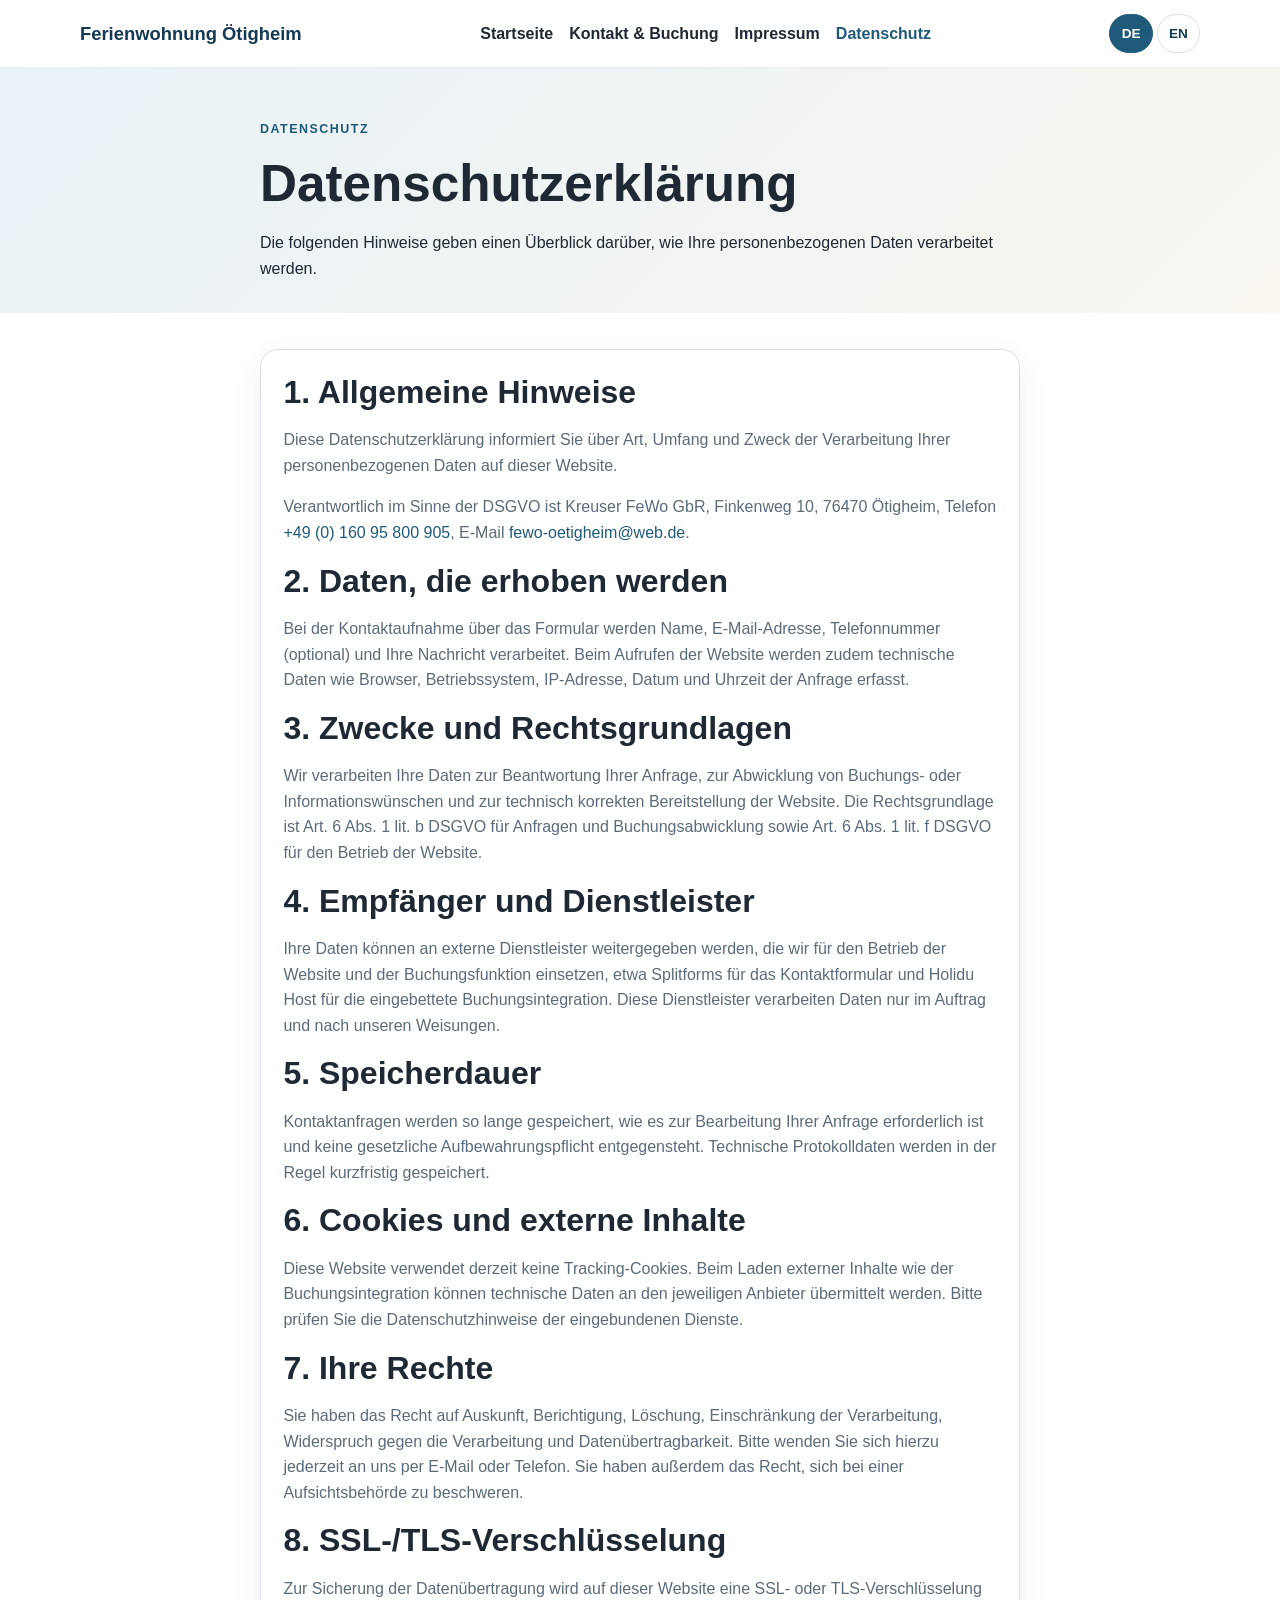
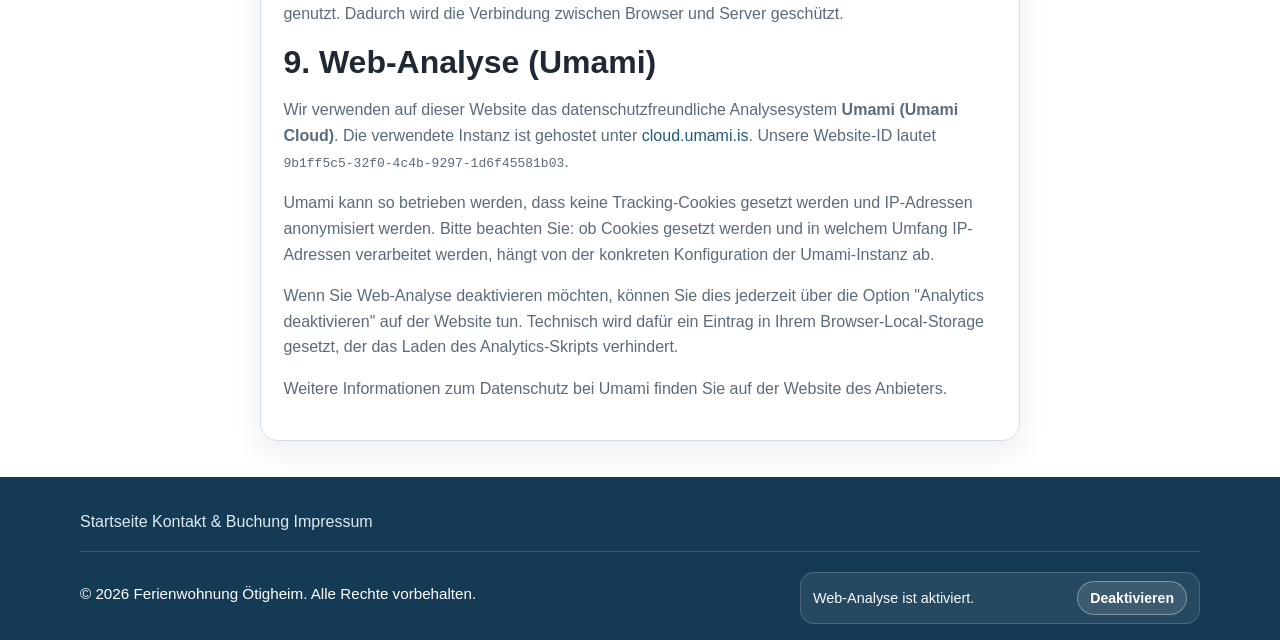
==== commit 3e247e80: "SEO optimised including English" ====
--- a/datenschutz.html
+++ b/datenschutz.html
@@ -5,8 +5,18 @@
   <meta name="viewport" content="width=device-width, initial-scale=1.0" />
   <title>Datenschutzerklärung | Ferienwohnung Ötigheim</title>
   <meta name="description" content="Datenschutzerklärung der Ferienwohnung Ötigheim mit Infos zu Datenschutz, Cookies und Kontaktformular." />
+  <meta property="og:title" content="Datenschutzerklärung | Ferienwohnung Ötigheim" />
+  <meta property="og:description" content="Datenschutzerklärung der Ferienwohnung Ötigheim mit Infos zu Datenschutz, Cookies und Kontaktformular." />
+  <meta property="og:image" content="https://www.fewo-oetigheim.de/assets/img/Wonhzimmer_TV_Schlafcouch.jpg" />
+  <meta property="og:url" content="https://www.fewo-oetigheim.de/datenschutz.html" />
+  <meta property="og:type" content="website" />
+  <meta property="og:locale" content="de_DE" />
+  <meta property="og:locale:alternate" content="en_GB" />
   <meta name="robots" content="index, follow" />
-  <link rel="canonical" href="https://kreusem.github.io/fewo/datenschutz.html" />
+  <link rel="canonical" href="https://www.fewo-oetigheim.de/datenschutz.html" />
+  <link rel="alternate" hreflang="de-DE" href="https://www.fewo-oetigheim.de/datenschutz.html" />
+  <link rel="alternate" hreflang="en-GB" href="https://www.fewo-oetigheim.de/en/privacy-policy.html" />
+  <link rel="alternate" hreflang="x-default" href="https://www.fewo-oetigheim.de/datenschutz.html" />
   <link rel="icon" href="favicon.svg" type="image/svg+xml" />
   <link rel="stylesheet" href="assets/css/style.css" />
 </head>
@@ -22,8 +32,8 @@
         <a href="datenschutz.html" class="active">Datenschutz</a>
       </nav>
       <div class="language-switch" role="group" aria-label="Sprachauswahl">
-        <button class="language-toggle" type="button" lang="de" aria-label="Deutsch" aria-pressed="true" data-language="de">DE</button>
-        <button class="language-toggle" type="button" lang="en" aria-label="English" aria-pressed="false" data-language="en">EN</button>
+        <a class="language-toggle" lang="de" aria-label="Deutsch" aria-current="page" href="/datenschutz.html">DE</a>
+        <a class="language-toggle" lang="en" aria-label="English" href="/en/privacy-policy.html">EN</a>
       </div>
     </div>
   </header>
@@ -92,13 +102,11 @@
 
   <script>
   (function(){
-    var UMAMI_URL = 'https://analytics.example.com'; // <-- set your Umami Cloud URL (no trailing slash)
-    var WEBSITE_ID = 'YOUR_WEBSITE_ID'; // <-- set your Umami website id
     if (!localStorage.getItem('disable-analytics')) {
       var s = document.createElement('script');
-      s.async = true; s.defer = true;
-      s.setAttribute('data-website-id', WEBSITE_ID);
-      s.src = UMAMI_URL + '/umami.js';
+      s.defer = true;
+      s.src = 'https://eu.umami.is/script.js';
+      s.setAttribute('data-website-id','9b1ff5c5-32f0-4c4b-9297-1d6f45581b03');
       document.head.appendChild(s);
     }
     window.disableAnalytics = function(){ localStorage.setItem('disable-analytics','true'); location.reload(); };
--- a/assets/css/style.css
+++ b/assets/css/style.css
@@ -71,6 +71,9 @@
   gap: 0.25rem;
 }
 .language-toggle {
+  display: inline-flex;
+  align-items: center;
+  text-decoration: none;
   border: 1px solid var(--border);
   border-radius: 999px;
   background: var(--surface);
@@ -82,7 +85,13 @@
   cursor: pointer;
 }
 .language-toggle:hover { border-color: var(--primary); color: var(--primary); }
+.language-toggle:hover { text-decoration: none; }
 .language-toggle[aria-pressed="true"] {
+  background: var(--primary);
+  border-color: var(--primary);
+  color: #fff;
+}
+.language-toggle[aria-current="page"] {
   background: var(--primary);
   border-color: var(--primary);
   color: #fff;
